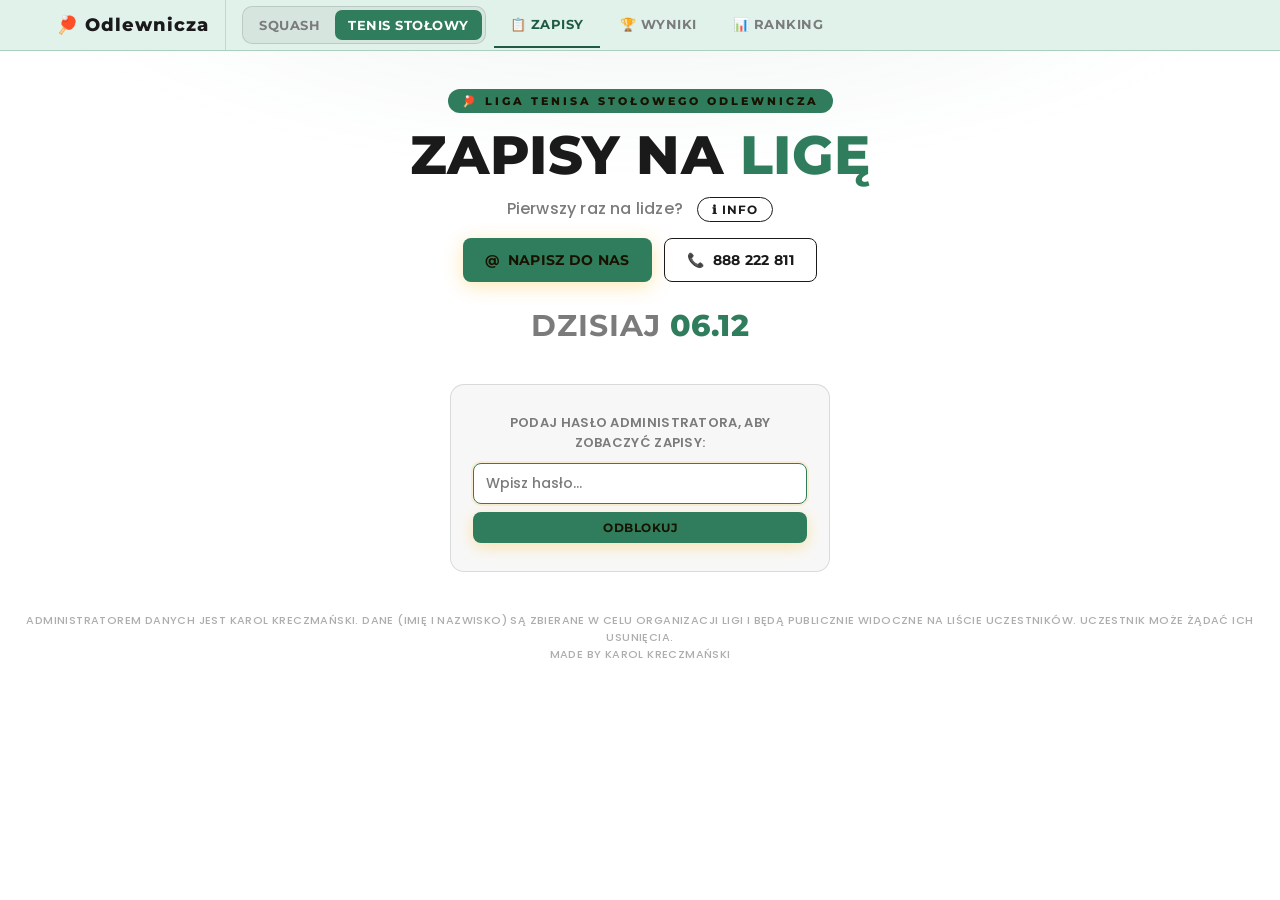
==== index-tenis.html @ c6100fe0 "Add files via upload" ====
<!DOCTYPE html>
<html lang="pl">
<head>
<meta charset="UTF-8" />
<meta name="viewport" content="width=device-width, initial-scale=1.0" />
<title>Liga Tenisa Stołowego — Zapisy</title>
<link rel="preconnect" href="https://fonts.googleapis.com">
<link href="https://fonts.googleapis.com/css2?family=Montserrat:wght@600;700;800;900&family=Poppins:wght@300;400;500;600;700&display=swap" rel="stylesheet" />
<style>
  *, *::before, *::after { box-sizing: border-box; margin: 0; padding: 0; }

  :root {
    --bg:        #ffffff;
    --surface:   rgba(0,0,0,0.03);
    --glass:     rgba(0,0,0,0.04);
    --border:    rgba(0,0,0,0.12);
    --border-hi: rgba(0,0,0,0.24);
    --muted:     #7b7b7b;
    --text:      #242424;
    --accent:    #2f7d5c;
    --accent-dk: #1f5b42;
    --accent2:   #1a1a1a;
    --green:     #1a1a1a;
    --red:       #d64545;
    --c0: #fab400;
    --c1: #1a1a1a;
    --c2: #fab400;
    --c3: #1a1a1a;
  }

  html { scroll-behavior: smooth; }

  body {
    background: var(--bg);
    color: var(--text);
    font-family: 'Poppins', 'Arial', sans-serif;
    min-height: 100vh;
    padding: 0 0 80px;
    position: relative;
  }

  body::before {
    content: '';
    position: fixed;
    inset: 0;
    background:
      radial-gradient(ellipse 90% 45% at 50% -5%, rgba(47,125,92,0.08) 0%, transparent 55%);
    pointer-events: none;
    z-index: 0;
  }

  .rezerwa-separator {
    display: flex;
    align-items: center;
    gap: 10px;
    padding: 8px 16px;
    color: var(--accent);
    font-family: 'Montserrat', sans-serif;
    font-weight: 800;
    font-size: 12px;
    letter-spacing: 2px;
    border-top: 1px dashed rgba(250,180,0,0.35);
    border-bottom: 1px dashed rgba(250,180,0,0.35);
    background: rgba(250,180,0,0.06);
    user-select: none;
  }
  .rezerwa-separator::before,
  .rezerwa-separator::after {
    content: '';
    flex: 1;
    height: 1px;
    background: rgba(250,180,0,0.3);
  }

  /* ── NAV ── */
  .nav {
    background: rgba(224,242,234,0.94);
    border-bottom: 1px solid rgba(47,125,92,0.3);
    position: sticky;
    top: 0;
    z-index: 100;
    backdrop-filter: blur(16px);
    -webkit-backdrop-filter: blur(16px);
  }
  .nav-inner {
    max-width: 1200px;
    margin: 0 auto;
    display: flex;
    align-items: center;
    gap: 4px;
    overflow-x: auto;
    scrollbar-width: none;
    padding: 0 16px;
  }
  .nav-inner::-webkit-scrollbar { display: none; }
  .nav-logo {
    font-family: 'Montserrat', sans-serif;
    font-weight: 800;
    font-size: 18px;
    letter-spacing: 1px;
    color: var(--accent2);
    padding: 14px 16px 14px 0;
    margin-right: 8px;
    border-right: 1px solid var(--border);
    white-space: nowrap;
    flex-shrink: 0;
  }
  .nav-link {
    display: flex;
    align-items: center;
    gap: 6px;
    padding: 14px 16px;
    font-family: 'Montserrat', sans-serif;
    font-size: 13px;
    font-weight: 700;
    letter-spacing: 0.5px;
    color: var(--muted);
    text-decoration: none;
    border-bottom: 2px solid transparent;
    transition: color .15s, border-color .15s;
    white-space: nowrap;
    flex-shrink: 0;
    text-transform: uppercase;
  }
  .nav-link:hover { color: var(--accent2); }
  .nav-link.active {
    color: var(--accent-dk);
    border-bottom-color: var(--accent-dk);
  }

  /* ── PRZEŁĄCZNIK DYSCYPLINY (SQUASH / TENIS STOŁOWY) — w pasku nav ── */
  .disc-switch {
    position: relative;
    display: inline-flex;
    align-self: center;
    flex-shrink: 0;
    order: 1;
    gap: 2px;
    padding: 3px;
    margin: 0 4px;
    border-radius: 10px;
    background: rgba(0,0,0,0.05);
    border: 1px solid var(--border);
  }
  .nav-inner .nav-link { order: 2; }
  .disc-tile {
    position: absolute;
    top: 3px;
    bottom: 3px;
    left: 0;
    width: 0;
    border-radius: 7px;
    background: #fab400;
    transition: transform .22s ease, width .22s ease, background .22s ease;
    z-index: 0;
  }
  .disc-switch[data-active="squash"] .disc-tile { background: #fab400; }
  .disc-switch[data-active="tenis"]  .disc-tile { background: #2f7d5c; }
  .disc-opt {
    position: relative;
    z-index: 1;
    border: none;
    background: transparent;
    cursor: pointer;
    font-family: 'Montserrat', sans-serif;
    font-weight: 700;
    font-size: 13px;
    letter-spacing: 0.5px;
    text-transform: uppercase;
    white-space: nowrap;
    padding: 7px 13px;
    border-radius: 7px;
    color: var(--muted);
    transition: color .2s ease;
  }
  .disc-opt:hover { color: var(--accent2); }
  .disc-switch[data-active="squash"] .disc-opt[data-disc="squash"] { color: #1a1200; }
  .disc-switch[data-active="tenis"]  .disc-opt[data-disc="tenis"]  { color: #ffffff; }

  .nav-break { display: none; }

  /* ── MOBILE: WYNIKI / RANKING pod logo i przełącznikiem dyscypliny ── */
  @media (max-width: 640px) {
    .nav-inner { flex-wrap: wrap; overflow-x: visible; justify-content: center; row-gap: 0; }
    .nav-logo { border-right: none; margin-right: 0; padding-right: 0; }
    .nav-break { display: block; flex-basis: 100%; height: 0; order: 2; }
    .nav-inner .nav-link { order: 3; padding: 12px 9px; font-size: 12px; gap: 4px; }
  }

  /* ── PAGE WRAP ── */
  .page-wrap {
    padding: 36px 16px 0;
    position: relative;
    z-index: 1;
  }

  /* ── HEADER ── */
  .header { text-align: center; margin-bottom: 36px; }

  .pill {
    display: inline-block;
    background: var(--accent);
    color: #1a1200;
    font-family: 'Montserrat', sans-serif;
    font-size: 11px;
    font-weight: 800;
    letter-spacing: 3px;
    padding: 5px 14px;
    border-radius: 100px;
    margin-bottom: 14px;
    text-transform: uppercase;
  }

  h1 {
    font-family: 'Montserrat', sans-serif;
    font-weight: 800;
    font-size: clamp(32px, 6.5vw, 54px);
    line-height: 1.05;
    letter-spacing: 0.5px;
    text-transform: uppercase;
    color: var(--accent2);
  }
  h1 span {
    color: var(--accent);
  }

  .sub {
    font-size: 16px;
    font-weight: 500;
    color: var(--muted);
    margin-top: 12px;
    letter-spacing: 0.2px;
  }

  /* ── CONTACT BUTTONS ── */
  .contact-btns {
    display: flex;
    gap: 12px;
    justify-content: center;
    flex-wrap: wrap;
    margin-top: 16px;
  }
  .contact-btn {
    display: inline-flex;
    align-items: center;
    gap: 10px;
    padding: 12px 22px;
    border-radius: 8px;
    font-family: 'Montserrat', sans-serif;
    font-weight: 700;
    font-size: 14px;
    letter-spacing: 0.3px;
    text-transform: uppercase;
    text-decoration: none;
    transition: transform .15s, box-shadow .15s, opacity .15s;
    cursor: pointer;
    white-space: nowrap;
  }
  .contact-btn:hover { transform: translateY(-2px); }
  .contact-btn:active { transform: translateY(0); }
  .contact-btn-fb {
    background: var(--accent);
    color: #1a1200;
    box-shadow: 0 4px 20px rgba(250,180,0,0.3);
  }
  .contact-btn-fb:hover { box-shadow: 0 6px 30px rgba(250,180,0,0.45); }
  .contact-btn-sms {
    background: transparent;
    color: var(--accent2);
    border: 1.5px solid var(--accent2);
  }
  .contact-btn-sms:hover { background: rgba(0,0,0,0.05); }

  /* ── TODAY LABEL ── */
  .today-label { font-family: 'Montserrat', sans-serif; font-weight: 700; color: var(--muted); font-size: 30px; letter-spacing: 1px; }
  .today-date  { font-family: 'Montserrat', sans-serif; font-weight: 800; color: var(--accent); font-size: 30px; letter-spacing: 0.5px; }

  /* ── TOP BAR ── */
  .top-bar {
    display: flex;
    justify-content: flex-end;
    margin-bottom: 16px;
    gap: 8px;
  }

  /* ── BUTTONS ── */
  .btn {
    border-radius: 8px;
    cursor: pointer;
    font-family: 'Montserrat', sans-serif;
    font-weight: 700;
    font-size: 12px;
    letter-spacing: 0.5px;
    padding: 8px 16px;
    transition: all .15s;
    text-transform: uppercase;
    border: none;
  }
  .btn:hover { transform: translateY(-1px); }
  .btn-dark {
    background: var(--glass);
    color: var(--text);
    border: 1.5px solid var(--border);
    backdrop-filter: blur(8px);
  }
  .btn-dark:hover { border-color: var(--border-hi); background: rgba(0,0,0,0.08); }
  .btn-yellow {
    background: var(--accent);
    color: #1a1200;
    box-shadow: 0 4px 16px rgba(250,180,0,0.3);
  }
  .btn-yellow:hover { box-shadow: 0 6px 24px rgba(250,180,0,0.45); }
  .btn-red {
    background: rgba(214,69,69,0.08);
    color: var(--red);
    border: 1.5px solid rgba(214,69,69,0.35);
  }
  .btn-red:hover { background: rgba(214,69,69,0.15); }
  .btn-addlist {
    background: #fab400;
    color: #1a1200;
    border: none;
    box-shadow: 0 4px 16px rgba(250,180,0,0.3);
  }
  .btn-addlist:hover { box-shadow: 0 6px 24px rgba(250,180,0,0.45); }

  /* ── LOGIN BOX ── */
  .login-box {
    background: var(--surface);
    border: 1.5px solid var(--border);
    border-radius: 14px;
    padding: 18px;
    margin-bottom: 16px;
    backdrop-filter: blur(10px);
    -webkit-backdrop-filter: blur(10px);
  }
  .login-box p {
    font-size: 13px;
    font-weight: 600;
    color: var(--muted);
    margin-bottom: 10px;
    letter-spacing: 0.3px;
    text-transform: uppercase;
  }
  .login-row { display: flex; gap: 8px; }
  .err-msg { font-size: 12px; color: var(--red); margin-top: 8px; font-weight: 600; }

  .gate-box {
    max-width: 380px;
    margin: 40px auto;
    text-align: center;
    padding: 28px 22px;
  }
  .gate-box p { text-align: center; }
  .gate-box .login-row { flex-direction: column; }

  .visually-hidden {
    position: absolute;
    width: 1px; height: 1px;
    padding: 0; margin: -1px;
    overflow: hidden;
    clip: rect(0,0,0,0);
    white-space: nowrap;
    border: 0;
  }

  /* ── ADMIN BAR ── */
  .admin-bar {
    background: rgba(250,180,0,0.08);
    border: 1.5px solid rgba(250,180,0,0.3);
    border-radius: 10px;
    padding: 10px 16px;
    margin-bottom: 16px;
    font-size: 13px;
    font-weight: 700;
    color: #a06400;
    letter-spacing: 0.3px;
    text-transform: uppercase;
  }

  /* ── ADMIN SHORTCUTS ── */
  .admin-shortcuts {
    margin-bottom: 20px;
    animation: fadeIn .25s ease;
  }
  .admin-shortcuts-label {
    font-family: 'Montserrat', sans-serif;
    font-weight: 800;
    font-size: 13px;
    letter-spacing: 3px;
    color: var(--muted);
    margin-bottom: 10px;
    text-transform: uppercase;
  }
  .admin-shortcuts-grid {
    display: flex;
    flex-wrap: wrap;
    gap: 10px;
  }
  .admin-shortcut-tile {
    display: inline-flex;
    align-items: center;
    gap: 10px;
    padding: 12px 20px;
    border-radius: 12px;
    font-family: 'Montserrat', sans-serif;
    font-weight: 700;
    font-size: 14px;
    letter-spacing: 0.3px;
    text-decoration: none;
    cursor: pointer;
    transition: transform .15s, box-shadow .15s, background .15s;
    border: 1.5px solid rgba(250,180,0,0.35);
    background: rgba(250,180,0,0.07);
    color: #a06400;
    box-shadow: 0 2px 12px rgba(250,180,0,0.10);
    position: relative;
    overflow: hidden;
  }
  .admin-shortcut-tile::before {
    content: '';
    position: absolute;
    inset: 0;
    background: linear-gradient(120deg, rgba(250,180,0,0.08) 0%, transparent 60%);
    pointer-events: none;
  }
  .admin-shortcut-tile:hover {
    transform: translateY(-2px);
    box-shadow: 0 6px 24px rgba(250,180,0,0.25);
    background: rgba(250,180,0,0.13);
    border-color: rgba(250,180,0,0.6);
  }
  .admin-shortcut-tile:active { transform: translateY(0); }
  .admin-shortcut-tile .tile-icon {
    font-size: 20px;
    line-height: 1;
  }
  .admin-shortcut-tile .tile-text {
    display: flex;
    flex-direction: column;
    gap: 1px;
  }
  .admin-shortcut-tile .tile-title {
    font-size: 14px;
    font-weight: 700;
    letter-spacing: 0.5px;
    text-transform: uppercase;
    line-height: 1;
  }
  .admin-shortcut-tile .tile-desc {
    font-size: 11px;
    font-weight: 600;
    color: rgba(160,100,0,0.65);
    letter-spacing: 1px;
    text-transform: uppercase;
    line-height: 1;
  }
  .admin-shortcut-tile .tile-arrow {
    margin-left: 4px;
    font-size: 16px;
    opacity: 0.6;
    transition: transform .15s, opacity .15s;
  }
  .admin-shortcut-tile:hover .tile-arrow {
    transform: translateX(3px);
    opacity: 1;
  }

  /* ── GRID — 3 kolumny jak w szablonie ── */
  .grid {
    display: grid;
    grid-template-columns: repeat(3, minmax(0, 1fr));
    gap: 14px;
  }
  @media (max-width: 900px) { .grid { grid-template-columns: repeat(2, 1fr); } }
  @media (max-width: 500px) { .grid { grid-template-columns: 1fr; } }

  .grid.grid-tenis {
    grid-template-columns: minmax(0, 360px);
    justify-content: center;
  }

  /* ── SECTION HEADING ── */
  .section-heading {
    display: flex;
    align-items: center;
    gap: 14px;
    font-family: 'Montserrat', sans-serif;
    font-weight: 800;
    font-size: 18px;
    letter-spacing: 2px;
    text-transform: uppercase;
    color: var(--accent2);
    margin: 30px 0 14px;
  }
  .section-heading::after {
    content: '';
    flex: 1;
    height: 1px;
    background: var(--border);
  }

  /* ── CARD ── */
  .card {
    background: #ffffff;
    border: 1px solid var(--border);
    border-radius: 16px;
    overflow: hidden;
    display: flex;
    flex-direction: column;
    box-shadow: 0 2px 14px rgba(0,0,0,0.05);
    transition: border-color .2s, box-shadow .2s;
    position: relative;
  }
  .card::before {
    content: '';
    position: absolute;
    top: 0; left: 0; right: 0;
    height: 3px;
    background: var(--accent);
  }
  .card:hover {
    border-color: rgba(0,0,0,0.2);
    box-shadow: 0 10px 34px rgba(0,0,0,0.12);
  }

  /* ── CARD HEAD ── */
  .card-head {
    padding: 14px 16px 12px;
    border-bottom: 1px solid var(--border);
    background: linear-gradient(135deg, color-mix(in srgb, var(--accent) 8%, transparent), transparent 60%);
    display: flex;
    justify-content: space-between;
    align-items: flex-start;
  }
  .card-head-text { flex: 1; }

  .day-label {
    font-family: 'Montserrat', sans-serif;
    font-weight: 800;
    font-size: 30px;
    color: var(--accent);
    letter-spacing: 0.3px;
    line-height: 1.1;
  }

  .day-sub {
    font-family: 'Poppins', sans-serif;
    font-size: 18px;
    font-weight: 700;
    color: var(--muted);
    margin-top: 4px;
    letter-spacing: 0.6px;
    text-transform: uppercase;
  }
  .day-sub-groups {
    color: var(--accent);
    font-weight: 800;
  }

  .level-badge {
    display: inline-block;
    margin-top: 8px;
    font-family: 'Poppins', sans-serif;
    font-size: 11px;
    font-weight: 700;
    letter-spacing: 1.5px;
    text-transform: uppercase;
    padding: 3px 11px;
    border-radius: 100px;
  }

  .date-label {
    font-family: 'Poppins', sans-serif;
    font-size: 19px;
    font-weight: 700;
    color: var(--muted);
    margin-top: 6px;
    letter-spacing: 0.3px;
  }

  .lock-btn {
    background: transparent;
    border: none;
    cursor: pointer;
    font-size: 16px;
    padding: 4px 6px;
    transition: opacity .15s, transform .15s;
    color: var(--accent);
    border-radius: 6px;
  }
  .lock-btn:hover { opacity: .75; transform: scale(1.15); }

  .panel-btn {
    display: inline-flex;
    align-items: center;
    gap: 5px;
    margin-top: 10px;
    font-family: 'Poppins', sans-serif;
    font-size: 12px;
    font-weight: 700;
    letter-spacing: 1px;
    text-transform: uppercase;
    padding: 6px 14px;
    border-radius: 100px;
    border: 1px solid var(--accent);
    background: var(--accent);
    color: #fff;
    cursor: pointer;
    text-decoration: none;
    transition: opacity .15s, transform .15s;
  }
  .panel-btn:hover  { opacity: .85; transform: translateY(-1px); }
  .panel-btn:active { transform: translateY(0); }

  /* ── PLAYER LIST ── */
  .player-list { flex: 1; min-height: 60px; }
  .player-row {
    display: flex;
    align-items: center;
    gap: 8px;
    padding: 10px 16px;
    border-bottom: 1px solid rgba(0,0,0,0.06);
    animation: fadeIn .2s ease;
    transition: background .15s;
  }
  .player-row:last-child { border-bottom: none; }
  .player-row:hover { background: rgba(0,0,0,0.02); }

  @keyframes fadeIn {
    from { opacity: 0; transform: translateY(-4px); }
    to   { opacity: 1; transform: none; }
  }

  .num {
    font-family: 'Montserrat', sans-serif;
    font-weight: 700;
    font-size: 13px;
    color: var(--accent);
    min-width: 18px;
    text-align: right;
    opacity: 0.7;
  }
  .pname {
    flex: 1;
    font-size: 15px;
    font-weight: 500;
    color: var(--text);
    letter-spacing: 0.2px;
  }

  .empty       { text-align: center; padding: 20px 8px; color: var(--muted); font-size: 13px; font-weight: 600; }
  .loading-txt { text-align: center; padding: 20px 8px; color: var(--muted); font-size: 12px; }
  .closed-txt  { text-align: center; padding: 20px 8px; color: var(--red); font-size: 13px; font-weight: 700; text-transform: uppercase; letter-spacing: 0.5px; }

  /* ── ICON BUTTONS ── */
  .icon-btn {
    background: transparent;
    border-radius: 6px;
    cursor: pointer;
    width: 24px;
    height: 24px;
    font-size: 12px;
    display: flex;
    align-items: center;
    justify-content: center;
    transition: all .15s;
    padding: 0;
    font-family: inherit;
    font-weight: 700;
  }
  .icon-btn:hover { opacity: .75; transform: scale(1.1); }
  .icon-edit { color: var(--accent);  border: 1px solid rgba(250,180,0,0.4); }
  .icon-del  { color: var(--red); border: 1px solid rgba(214,69,69,0.4); }
  .icon-ok   { color: var(--accent2);  border: 1px solid rgba(0,0,0,0.3); }

  /* ── INPUT ROW ── */
  .input-row {
    padding: 12px 14px;
    border-top: 1px solid var(--border);
    display: flex;
    gap: 8px;
    background: rgba(0,0,0,0.02);
  }
  .input-row.closed { opacity: 0.4; pointer-events: none; }

  .field {
    flex: 1;
    background: #ffffff;
    border: 1.5px solid var(--border);
    border-radius: 8px;
    color: var(--text);
    padding: 9px 12px;
    font-size: 14px;
    font-family: 'Poppins', sans-serif;
    font-weight: 500;
    outline: none;
    transition: border-color .15s, box-shadow .15s;
  }
  .field::placeholder { color: var(--muted); }
  .field:focus {
    border-color: var(--accent);
    box-shadow: 0 0 0 2px rgba(250,180,0,0.15);
  }
  .field.err { border-color: var(--red); box-shadow: 0 0 0 2px rgba(214,69,69,0.15); }

  .suggest-box {
    display: none;
    position: fixed;
    background: #ffffff;
    border: 1.5px solid var(--border);
    border-radius: 8px;
    box-shadow: 0 8px 24px rgba(0,0,0,0.15);
    max-height: 220px;
    overflow-y: auto;
    z-index: 50;
  }
  .suggest-item {
    padding: 9px 12px;
    font-size: 14px;
    font-weight: 500;
    color: var(--text);
    cursor: pointer;
    border-bottom: 1px solid rgba(0,0,0,0.05);
  }
  .suggest-item:last-child { border-bottom: none; }
  .suggest-item:hover { background: rgba(250,180,0,0.12); }

  .add-btn {
    background: var(--accent);
    color: #ffffff;
    border: none;
    border-radius: 8px;
    padding: 8px 14px;
    font-family: 'Montserrat', sans-serif;
    font-size: 20px;
    font-weight: 700;
    cursor: pointer;
    transition: all .15s;
    line-height: 1;
    box-shadow: 0 2px 12px color-mix(in srgb, var(--accent) 35%, transparent);
    min-width: 40px;
    display: flex;
    align-items: center;
    justify-content: center;
  }
  .add-btn:hover    { box-shadow: 0 4px 20px color-mix(in srgb, var(--accent) 50%, transparent); transform: translateY(-1px); }
  .add-btn:disabled { opacity: .35; cursor: default; transform: none; box-shadow: none; }

  /* ── FOOTER ── */
  footer {
    text-align: center;
    font-size: 11px;
    font-weight: 500;
    color: rgba(0,0,0,0.32);
    margin-top: 40px;
    letter-spacing: 0.4px;
    text-transform: uppercase;
  }

  /* ── SPINNER ── */
  .spinner {
    display: inline-block;
    width: 14px; height: 14px;
    border: 2px solid rgba(26,18,0,0.3);
    border-top-color: #1a1200;
    border-radius: 50%;
    animation: spin .6s linear infinite;
  }
  .add-btn .spinner {
    border-color: rgba(255,255,255,0.35);
    border-top-color: #ffffff;
  }
  @keyframes spin { to { transform: rotate(360deg); } }

  .info-btn {
    display: inline-flex;
    align-items: center;
    padding: 4px 14px;
    border-radius: 100px;
    font-family: 'Montserrat', sans-serif;
    font-weight: 700;
    font-size: 12px;
    letter-spacing: 1px;
    text-transform: uppercase;
    background: transparent;
    color: var(--accent2);
    border: 1.5px solid var(--accent2);
    cursor: pointer;
    transition: background .15s, box-shadow .15s;
    vertical-align: middle;
    margin-left: 10px;
  }
  .info-btn:hover {
    background: rgba(0,0,0,0.05);
  }

  /* ── MODAL ── */
  .modal-overlay {
    position: fixed; inset: 0; z-index: 999;
    background: rgba(0,0,0,0.7);
    backdrop-filter: blur(6px);
    display: flex; align-items: center; justify-content: center;
    padding: 16px;
    animation: fadeIn .2s ease;
  }
  .modal {
    background: #ffffff;
    border: 1px solid var(--border);
    border-radius: 18px;
    max-width: 520px; width: 100%;
    max-height: 90vh; overflow-y: auto;
    padding: 28px 24px 24px;
    position: relative;
    box-shadow: 0 20px 60px rgba(0,0,0,0.25);
  }
  .modal-close {
    position: absolute; top: 14px; right: 16px;
    background: transparent; border: none;
    color: var(--muted); font-size: 20px;
    cursor: pointer; line-height: 1;
    transition: color .15s;
  }
  .modal-close:hover { color: var(--text); }
  .modal h2 {
    font-family: 'Montserrat', sans-serif;
    font-weight: 800;
    font-size: 22px; letter-spacing: 0.5px;
    text-transform: uppercase;
    color: var(--accent2); margin-bottom: 16px;
  }
  .modal-section { margin-bottom: 16px; }
  .modal-section h3 {
    font-family: 'Montserrat', sans-serif;
    font-size: 12px; font-weight: 800;
    letter-spacing: 2px; text-transform: uppercase;
    color: var(--accent); margin-bottom: 6px;
  }
  .modal-section p, .modal-section li {
    font-size: 15px; font-weight: 400;
    color: var(--text); line-height: 1.6;
  }
  .modal-section ul { list-style: none; padding: 0; }
  .modal-section ul li::before { content: "— "; color: var(--accent); }
  .modal-section a { color: var(--accent2); text-decoration: none; word-break: break-all; font-weight: 600; }
  .modal-section a:hover { text-decoration: underline; }
  .modal-note {
    font-size: 12px; color: var(--muted);
    border-top: 1px solid var(--border);
    padding-top: 12px; margin-top: 4px;
    font-style: italic;
  }

  .input-error {
    font-family: 'Poppins', sans-serif;
    font-size: 13px;
    font-weight: 500;
    color: var(--red);
    padding: 8px 14px 10px;
    border-top: 1px solid rgba(214,69,69,0.15);
    background: rgba(214,69,69,0.05);
    line-height: 1.4;
    animation: fadeIn .2s ease;
  }
  .input-error a {
    color: var(--accent2);
    text-decoration: underline;
    cursor: pointer;
    font-weight: 600;
  }
</style>
</head>
<body>

<!-- ═══ NAV ════════════════════════════════════════════════════ -->
<nav class="nav">
  <div class="nav-inner">
    <div class="nav-logo" id="navLogo" style="cursor:default;touch-action:manipulation;">🏓 Odlewnicza</div>
    <span class="nav-break"></span>
    <a class="nav-link active" data-sec="index"   href="index-tenis.html">📋 Zapisy</a>
    <a class="nav-link"        data-sec="wyniki"  href="wyniki-tenis.html">🏆 Wyniki</a>
    <a class="nav-link"        data-sec="ranking" href="ranking-tenis.html">📊 Ranking</a>
    <div class="disc-switch">
      <span class="disc-tile"></span>
      <button type="button" class="disc-opt" data-disc="squash">SQUASH</button>
      <button type="button" class="disc-opt" data-disc="tenis">TENIS STOŁOWY</button>
    </div>
  </div>
</nav>

<!-- ═══ PRZEŁĄCZNIK DYSCYPLINY ══════════════════════════════════ -->
<script>
  window.__PAGE_DISC = "tenis";
  window.__PAGE_SEC  = "index";
</script>
<script>
(function () {
  var KEY = "odlewnicza_disc";
  var PAGE_DISC = window.__PAGE_DISC;   // "squash" | "tenis"
  var PAGE_SEC  = window.__PAGE_SEC;    // "index" | "wyniki" | "ranking"
  var MAP = {
    squash: { index: "index.html",       wyniki: "wyniki.html",       ranking: "ranking.html" },
    tenis:  { index: "index-tenis.html", wyniki: "wyniki-tenis.html", ranking: "ranking-tenis.html" }
  };

  // Zapamiętany wybór dyscypliny — jeśli inny niż ta strona, przejdź na właściwy wariant.
  var stored = null;
  try { stored = localStorage.getItem(KEY); } catch (e) {}
  if ((stored === "squash" || stored === "tenis") && stored !== PAGE_DISC) {
    location.replace(MAP[stored][PAGE_SEC]);
    return;
  }
  try { localStorage.setItem(KEY, PAGE_DISC); } catch (e) {}

  document.addEventListener("DOMContentLoaded", function () {
    // Linki nav -> właściwa dyscyplina
    document.querySelectorAll(".nav-link[data-sec]").forEach(function (a) {
      a.setAttribute("href", MAP[PAGE_DISC][a.dataset.sec]);
    });

    var sw = document.querySelector(".disc-switch");
    if (!sw) return;
    sw.dataset.active = PAGE_DISC;

    var tile = sw.querySelector(".disc-tile");
    function place() {
      var act = sw.querySelector('.disc-opt[data-disc="' + sw.dataset.active + '"]');
      if (!act) return;
      tile.style.width = act.offsetWidth + "px";
      tile.style.transform = "translateX(" + act.offsetLeft + "px)";
    }
    place();
    window.addEventListener("resize", place);
    if (document.fonts && document.fonts.ready) document.fonts.ready.then(place);

    sw.querySelectorAll(".disc-opt").forEach(function (btn) {
      btn.addEventListener("click", function () {
        var d = btn.dataset.disc;
        if (d === PAGE_DISC) return;
        try { localStorage.setItem(KEY, d); } catch (e) {}
        location.href = MAP[d][PAGE_SEC];
      });
    });
  });
})();
</script>

<!-- ═══ KONFIGURACJA ════════════════════════════════════════════ -->
<script>
  const APPS_SCRIPT_URL = "https://script.google.com/macros/s/AKfycbzkHLvjtq2LegCNM4yETGkzf7rzB6c80Pci5KnYWLFcTFF7qZRJF0tUIDew01oEgnNY/exec";
  const CUTOFF_HOUR = 23;

 const today = new Date();
  const todayDateStr = today.toLocaleDateString("pl-PL", {
    day: "2-digit",
    month: "2-digit",
    timeZone: "Europe/Warsaw"
  });
</script>

<div class="page-wrap">
  <div class="header">
    <div class="pill">🏓 Liga Tenisa Stołowego Odlewnicza</div>
    <h1>ZAPISY NA <span>LIGĘ</span></h1>
    <p class="sub">Pierwszy raz na lidze? <button class="info-btn" onclick="openModal()">ℹ INFO</button>
      <div class="contact-btns">
        <a href="mailto:kontakt@odlewnicza7.pl" class="contact-btn contact-btn-fb">
          @ &nbsp;Napisz do nas
        </a>
        <a href="tel:888222811" class="contact-btn contact-btn-sms">
          📞 &nbsp;888 222 811
        </a>
      </div>
      <br>
      <span class="today-label" id="todayLabel"></span><span class="today-date" id="todayDate"></span>
    </p>
  </div>

  <div id="gate"></div>
  <div class="top-bar gated" id="topBar"></div>
  <div id="loginBox" class="gated"></div>
  <div id="adminBar" class="gated"></div>
  <div class="section-heading gated">Tenis stołowy</div>
  <div class="grid grid-tenis gated" id="gridTenis"></div>

  <footer>Administratorem danych jest Karol Kreczmański. Dane (imię i nazwisko) są zbierane w celu organizacji ligi i będą publicznie widoczne na liście uczestników. Uczestnik może żądać ich usunięcia. <br> Made by Karol Kreczmański</footer>
</div>

<script>
// ══════════════════════════════════════════════════════════════
//  SEKCJE — każda to jedna karta w gridzie
// ══════════════════════════════════════════════════════════════
const SECTIONS = [
  {
    key:    "sr_tenis",
    label:  "Środa · 18:30 i 20:00",
    sub:    "",
    level:  "Zapisy otwarte",
    color:  "#2f7d5c",
    group:  "tenis",
    dow:    3,
    panelUrl: "https://script.google.com/macros/s/AKfycbwCGx8QaRz0gAs0ps4gj-d_6vwyxMplll_P4r0yzgf8TWPf-NxeErOnMGg8aIX3qRf67A/exec?liga=pingpong",
  },
];

const REZERWA_MARKER = "REZERWA";

function getNextDow(dow) {
  const now   = new Date();
  const today = now.getDay();
  const hour  = parseInt(new Date().toLocaleString("pl-PL", {
    hour: "2-digit", hour12: false, timeZone: "Europe/Warsaw"
  }));
  let diff = (dow - today + 7) % 7;
  if (diff === 0 && hour >= CUTOFF_HOUR) diff = 7;
  const d = new Date(now);
  d.setDate(d.getDate() + diff);
  d.setHours(0, 0, 0, 0);
  return d;
}

function dateKey(d) {
  return `${d.getFullYear()}-${String(d.getMonth()+1).padStart(2,'0')}-${String(d.getDate()).padStart(2,'0')}`;
}

function formatPL(d) {
  return d.toLocaleDateString("pl-PL", { day:"2-digit", month:"2-digit", year:"numeric" });
}

for (const sec of SECTIONS) { sec.date = getNextDow(sec.dow); }

function sectionOf(key) { return SECTIONS.find(s => s.key === key); }

let state = {
  lists:         {},
  loading:       {},
  inputs:        {},
  saving:        {},
  editing:       null,
  editVal:       "",
  errors:        {},
  locked:        {},
  adminMode:     false,
  showLogin:     false,
  passInput:     "",
  passErr:       false,
  adminPassword: "",
  viewUnlocked:  false,
  gateInput:     "",
  gateErr:       false,
  addListConfirm: null,
  addListSaving:  false,
  allowedPlayers: [],
};

// ── API (JSONP) ─────────────────────────────────────────────────
function api(params) {
  return new Promise((resolve, reject) => {
    const cbName = "jsonp_" + Math.random().toString(36).slice(2);
    let script;
    const timeout = setTimeout(() => {
      delete window[cbName]; if (script) script.remove();
      reject(new Error("timeout"));
    }, 10000);
    window[cbName] = (data) => {
      clearTimeout(timeout); delete window[cbName]; if (script) script.remove();
      resolve(data);
    };
    script = document.createElement("script");
    const p = { ...params, callback: cbName };
    script.src = APPS_SCRIPT_URL + "?" + new URLSearchParams(p).toString();
    script.onerror = () => { clearTimeout(timeout); delete window[cbName]; reject(new Error("script error")); };
    document.head.appendChild(script);
  });
}

// ── Akcje ──────────────────────────────────────────────────────
async function loadSection(sec) {
  state.loading[sec.key] = true; render();
  try {
    const res = await api({ action:"list", dayKey:sec.key, dateStr:dateKey(sec.date) });
    if (res.ok) { state.lists[sec.key] = res.players; state.locked[sec.key] = res.locked; }
  } catch(e) {}
  state.loading[sec.key] = false; render();
}

async function addPlayer(key) {
  if (state.locked[key]) return;
  const name = (state.inputs[key] || "").trim();
  if (!name) return;
  state.saving[key] = true; state.errors[key] = null; render();
  const res = await api({ action:"add", dayKey:key, dateStr:dateKey(sectionOf(key).date), name });
  if (res.ok) { state.lists[key] = res.players; state.inputs[key] = ""; state.errors[key] = null; }
  else { state.errors[key] = res.error; }
  state.saving[key] = false; render();
}

async function removePlayer(key, idx) {
  const res = await api({ action:"remove", dayKey:key, dateStr:dateKey(sectionOf(key).date), idx, password:state.adminPassword });
  if (res.ok) { state.lists[key] = res.players; render(); }
}

async function saveEdit(key) {
  if (!state.editing) return;
  const res = await api({ action:"edit", dayKey:key, dateStr:dateKey(sectionOf(key).date), idx:state.editing.idx, newName:state.editVal, password:state.adminPassword });
  if (res.ok) { state.lists[key] = res.players; state.editing = null; render(); }
}

async function toggleLocked(key) {
  const action = state.locked[key] ? "unlock" : "lock";
  const res    = await api({ action, dayKey:key, dateStr:dateKey(sectionOf(key).date), password:state.adminPassword });
  if (res.ok) { state.locked[key] = res.locked; render(); }
}

// ── Render ─────────────────────────────────────────────────────
function render() {
  renderTodayDate();
  renderGate();
  if (!state.viewUnlocked) return;
  renderTopBar(); renderLoginBox(); renderAdminBar(); renderGrid(); renderAddListModal();
}

function renderGate() {
  const gate = document.getElementById("gate");

  if (state.viewUnlocked) {
    gate.innerHTML = "";
    document.querySelectorAll(".gated").forEach(el => { el.style.display = ""; });
    return;
  }

  document.querySelectorAll(".gated").forEach(el => { el.style.display = "none"; });

  gate.innerHTML = `
    <form class="login-box gate-box" id="gateForm" autocomplete="on">
      <p>Podaj hasło administratora, aby zobaczyć zapisy:</p>
      <div class="login-row">
        <input class="visually-hidden" type="text" name="username" autocomplete="username" value="widz" readonly tabindex="-1" aria-hidden="true" />
        <input class="field${state.gateErr?" err":""}" id="gateInp" name="password" type="password" autocomplete="current-password" placeholder="Wpisz hasło…" value="${esc(state.gateInput)}" />
        <button class="btn btn-yellow" id="gateOk" type="submit">Odblokuj</button>
      </div>
      ${state.gateErr ? '<p class="err-msg">Błędne hasło</p>' : ""}
    </form>`;
  const form = gate.querySelector("#gateForm");
  const inp = gate.querySelector("#gateInp");
  inp.addEventListener("input", e => { state.gateInput = e.target.value; state.gateErr = false; });
  form.addEventListener("submit", e => { e.preventDefault(); tryUnlock(); });
  inp.focus();
}

const GATE_STORAGE_KEY = "wpc_view_password";

async function tryUnlock() {
  const res = await api({ action: "checkPassword", password: state.gateInput });
  if (res.ok) {
    state.viewUnlocked = true;
    try { localStorage.setItem(GATE_STORAGE_KEY, state.gateInput); } catch(e) {}
    state.gateInput = ""; state.gateErr = false;
    render();
    Promise.all(SECTIONS.map(loadSection));
    loadAllowedPlayers();
  } else {
    state.gateErr = true;
    try { localStorage.removeItem(GATE_STORAGE_KEY); } catch(e) {}
    render();
  }
}

async function loadAllowedPlayers() {
  try {
    const res = await api({ action: "getAllowedPlayers" });
    if (res.ok) state.allowedPlayers = res.players || [];
  } catch (e) {}
}

function renderTodayDate() {
  const label = document.getElementById("todayLabel");
  const date  = document.getElementById("todayDate");
  if (label) label.textContent = "DZISIAJ ";
  if (date)  date.textContent  = todayDateStr;
}

function renderTopBar() {
  const el = document.getElementById("topBar");
  el.innerHTML = "";
  if (state.adminMode) {
    el.appendChild(mkBtn("Wyłącz admina","btn btn-red", () => { state.adminMode=false; render(); }));
  } else {
    el.appendChild(mkBtn("🔐 Admin","btn btn-dark", () => { state.showLogin=!state.showLogin; render(); }));
  }
}

function renderLoginBox() {
  const el = document.getElementById("loginBox");
  if (!state.showLogin || state.adminMode) { el.innerHTML=""; return; }
  el.innerHTML = `
    <div class="login-box">
      <p>Hasło administratora:</p>
      <div class="login-row">
        <input class="field${state.passErr?" err":""}" id="passInp" type="password" placeholder="Wpisz hasło…" value="${esc(state.passInput)}" />
        <button class="btn btn-yellow" id="passOk">OK</button>
        <button class="btn btn-dark"   id="passX">✕</button>
      </div>
      ${state.passErr ? '<p class="err-msg">Błędne hasło</p>' : ""}
    </div>`;
  const inp = el.querySelector("#passInp");
  inp.addEventListener("input",   e => { state.passInput=e.target.value; state.passErr=false; });
  inp.addEventListener("keydown", e => { if(e.key==="Enter") tryLogin(); });
  el.querySelector("#passOk").addEventListener("click", tryLogin);
  el.querySelector("#passX").addEventListener("click",  () => { state.showLogin=false; state.passInput=""; state.passErr=false; render(); });
  inp.focus();
}

function renderAdminBar() {
  const el = document.getElementById("adminBar");
  el.innerHTML = state.adminMode
    ? '<div class="admin-bar">✓ Tryb administratora — możesz edytować, usuwać wpisy i zamykać zapisy</div>'
    : "";
}

function renderGrid() {
  const gridSquash = document.getElementById("gridSquash");
  const gridTenis  = document.getElementById("gridTenis");
  if (gridSquash) gridSquash.innerHTML = "";
  if (gridTenis)  gridTenis.innerHTML = "";
  for (const sec of SECTIONS) {
    const target = (sec.group === "tenis" ? gridTenis : gridSquash) || gridTenis || gridSquash;
    if (target) target.appendChild(mkCard(sec));
  }
}

// ── Modal: dodaj do listy graczy ──────────────────────────────
function renderAddListModal() {
  const existing = document.getElementById("addListModal");
  if (existing) existing.remove();
  if (!state.addListConfirm) return;

  const overlay = document.createElement("div");
  overlay.id = "addListModal";
  overlay.className = "modal-overlay";
  overlay.addEventListener("click", e => { if (e.target === overlay) { state.addListConfirm = null; render(); } });

  const saving = state.addListSaving;
  overlay.innerHTML = `
    <div class="modal" style="max-width:400px;text-align:center;">
      <h2>Potwierdź dane</h2>
      <p style="margin-bottom:14px;">Podaj dane, aby dodać się do listy graczy:</p>
      <div style="text-align:left;margin-bottom:12px;">
        <label style="display:block;font-size:12px;font-weight:700;color:var(--muted);margin-bottom:4px;text-transform:uppercase;letter-spacing:0.5px;">Nazwisko i Imię</label>
        <input class="field" id="addListName" type="text" value="${esc(state.addListConfirm.name)}" ${saving?"disabled":""} />
      </div>
      <div style="text-align:left;margin-bottom:8px;">
        <label style="display:block;font-size:12px;font-weight:700;color:var(--muted);margin-bottom:4px;text-transform:uppercase;letter-spacing:0.5px;">Numer telefonu</label>
        <input class="field" id="addListPhone" type="tel" placeholder="np. 888 222 811" value="${esc(state.addListConfirm.phone || "")}" ${saving?"disabled":""} />
      </div>
      <p class="err-msg" id="addListErr" style="display:none;text-align:left;margin-bottom:8px;"></p>
      <p style="font-size:13px;color:var(--muted);margin:10px 0 18px;">Sprawdź, czy dane są poprawne (Nazwisko Imię), zanim potwierdzisz.</p>
      <div style="display:flex;gap:10px;justify-content:center;">
        <button class="btn btn-dark" id="addListCancel" ${saving?"disabled":""}>Anuluj</button>
        <button class="btn btn-yellow" id="addListOk" ${saving?"disabled":""}>${saving ? '<span class="spinner"></span>' : "Tak, dodaj mnie"}</button>
      </div>
    </div>`;
  document.body.appendChild(overlay);

  const nameInp  = overlay.querySelector("#addListName");
  const phoneInp = overlay.querySelector("#addListPhone");
  nameInp.addEventListener("input",  e => { state.addListConfirm.name  = e.target.value; });
  phoneInp.addEventListener("input", e => { state.addListConfirm.phone = e.target.value; });

  overlay.querySelector("#addListCancel").addEventListener("click", () => { state.addListConfirm = null; render(); });
  overlay.querySelector("#addListOk").addEventListener("click", confirmAddToList);
  if (!saving) nameInp.focus();
}

async function confirmAddToList() {
  if (!state.addListConfirm || state.addListSaving) return;
  const { key } = state.addListConfirm;
  const name  = (state.addListConfirm.name  || "").trim();
  const phone = (state.addListConfirm.phone || "").trim();
  const phoneDigits = phone.replace(/\D/g, "");

  const errEl = document.getElementById("addListErr");
  let errMsg = "";
  if (!name) errMsg = "Podaj nazwisko i imię";
  else if (phoneDigits.length < 9) errMsg = "Podaj poprawny numer telefonu (min. 9 cyfr)";
  if (errMsg) {
    if (errEl) { errEl.textContent = errMsg; errEl.style.display = "block"; }
    return;
  }

  state.addListConfirm.name  = name;
  state.addListConfirm.phone = phone;
  state.addListSaving = true; render();
  try {
    const res = await api({ action: "addToAllowedList", name, phone });
    if (res.ok) {
      state.addListConfirm = null;
      state.addListSaving  = false;
      state.inputs[key] = name;
      await addPlayer(key);
      return;
    } else {
      state.errors[key] = res.error || "Nie udało się dodać do listy";
    }
  } catch (e) {
    state.errors[key] = "Błąd połączenia, spróbuj ponownie";
  }
  state.addListConfirm = null;
  state.addListSaving  = false;
  render();
}

// ── mkCard ──────────────────────────────────────────────────────
function mkCard(sec) {
  const players  = state.lists[sec.key] || [];
  const loading  = state.loading[sec.key];
  const saving   = state.saving[sec.key];
  const isClosed = state.locked[sec.key];

  const card = document.createElement("div");
  card.className = "card";
  card.style.setProperty("--accent", sec.color);

  const headDiv = document.createElement("div");
  headDiv.className = "card-head";

  const textDiv = document.createElement("div");
  textDiv.className = "card-head-text";

  const dayEl = document.createElement("div");
  dayEl.className = "day-label";
  dayEl.textContent = sec.label;

  const badge = document.createElement("span");
  badge.className = "level-badge";
  badge.textContent = sec.level;
  badge.style.cssText = `background:${sec.color}22;color:#1a1200;border:1px solid ${sec.color}80;`;

  const dateEl = document.createElement("div");
  dateEl.className = "date-label";
  dateEl.textContent = formatPL(sec.date);

  textDiv.appendChild(dayEl);
  if (sec.sub) {
    const subEl = document.createElement("div");
    subEl.className = "day-sub";
    subEl.innerHTML = `Grupy <span class="day-sub-groups">${esc(sec.sub)}</span>`;
    textDiv.appendChild(subEl);
  }
  textDiv.appendChild(badge);
  textDiv.appendChild(dateEl);

  if (sec.panelUrl) {
    const panelBtn = document.createElement("a");
    panelBtn.className = "panel-btn";
    panelBtn.href = sec.panelUrl;
    panelBtn.target = "_blank";
    panelBtn.rel = "noopener";
    panelBtn.textContent = "🖥 PANEL";
    textDiv.appendChild(panelBtn);
  }

  headDiv.appendChild(textDiv);

  if (state.adminMode) {
    const lockBtn = document.createElement("button");
    lockBtn.className   = "lock-btn";
    lockBtn.textContent = isClosed ? "🔒" : "🔓";
    lockBtn.addEventListener("click", () => toggleLocked(sec.key));
    headDiv.appendChild(lockBtn);
  }
  card.appendChild(headDiv);

  const list = document.createElement("div");
  list.className = "player-list";

  if (isClosed) {
    list.innerHTML = `<div class="closed-txt">🔒 Zapisy zamknięte</div>`;
  } else if (loading) {
    list.innerHTML = `<div class="loading-txt"><span class="spinner"></span></div>`;
  } else if (players.length === 0) {
    list.innerHTML = `<div class="empty">Brak zapisanych graczy</div>`;
  } else {
    players.forEach((name, i) => {
      if (name === REZERWA_MARKER) {
        const sep = document.createElement("div");
        sep.className = "rezerwa-separator";
        sep.textContent = "▼  REZERWA  ▼";
        if (state.adminMode) {
          const btnDel = mkIconBtn("✕","icon-btn icon-del", () => removePlayer(sec.key, i));
          btnDel.style.marginLeft = "4px";
          sep.appendChild(btnDel);
        }
        list.appendChild(sep);
        return;
      }

      const isRezerwa = players.slice(0, i).includes(REZERWA_MARKER);
      const isEdit    = state.editing && state.editing.key === sec.key && state.editing.idx === i;
      const row       = document.createElement("div");
      row.className   = "player-row";

      const numBefore = players.slice(0, i).filter(p => p !== REZERWA_MARKER).length;
      row.innerHTML = isRezerwa
        ? `<span class="num" style="color:var(--c2);opacity:0.5">—</span>`
        : `<span class="num">${numBefore + 1}</span>`;

      if (state.adminMode && isEdit) {
        const inp = document.createElement("input");
        inp.className = "field"; inp.value = state.editVal; inp.style.flex = "1";
        inp.addEventListener("input",   e => state.editVal = e.target.value);
        inp.addEventListener("keydown", e => {
          if (e.key==="Enter")  saveEdit(sec.key);
          if (e.key==="Escape") { state.editing=null; render(); }
        });
        row.appendChild(inp);
        setTimeout(() => inp.focus(), 0);
        row.appendChild(mkIconBtn("✓","icon-btn icon-ok", () => saveEdit(sec.key)));
      } else {
        const span = document.createElement("span");
        span.className   = "pname";
        span.textContent = name;
        if (isRezerwa) span.style.opacity = "0.55";
        row.appendChild(span);
        if (state.adminMode) {
          const wrap = document.createElement("div");
          wrap.style.display = "flex"; wrap.style.gap = "4px";
          wrap.appendChild(mkIconBtn("✎","icon-btn icon-edit", () => {
            state.editing = { key: sec.key, idx: i };
            state.editVal = name; render();
          }));
          wrap.appendChild(mkIconBtn("✕","icon-btn icon-del", () => removePlayer(sec.key, i)));
          row.appendChild(wrap);
        }
      }
      list.appendChild(row);
    });
  }
  card.appendChild(list);

  const inputRow = document.createElement("div");
  inputRow.className = "input-row" + (isClosed ? " closed" : "");

  const inp = document.createElement("input");
  inp.className   = "field"; inp.type = "text";
  inp.placeholder = isClosed ? "Zapisy zamknięte" : "Nazwisko i Imię lub nr tel.";
  inp.value       = state.inputs[sec.key] || "";
  inp.disabled    = isClosed;
  inp.autocomplete = "off";

  let lastPhoneLookup = "";
  inp.addEventListener("input", async e => {
    const val = e.target.value;
    state.inputs[sec.key] = val;
    const trimmed = val.trim();
    const digits = val.replace(/\D/g, "");
    const isNumericish = trimmed !== "" && /^[+\d\s()-]+$/.test(trimmed);

    if (isNumericish) {
      hideSuggestions();
      if (digits.length >= 9 && digits !== lastPhoneLookup) {
        lastPhoneLookup = digits;
        const core = digits.slice(-9);
        try {
          const res = await api({ action: "lookupPhone", phone: core });
          if (res.ok && (state.inputs[sec.key] || "").replace(/\D/g, "") === digits) {
            inp.value = res.name;
            state.inputs[sec.key] = res.name;
          }
        } catch (err) {}
      }
    } else {
      showSuggestions(inp, sec.key, trimmed, isClosed);
    }
  });
  inp.addEventListener("focus", () => { if (state.inputs[sec.key]) showSuggestions(inp, sec.key, state.inputs[sec.key], isClosed); });
  inp.addEventListener("blur",  () => { setTimeout(hideSuggestions, 150); });
  inp.addEventListener("keydown", e => {
    if (e.key === "Enter" && !isClosed) addPlayer(sec.key);
    if (e.key === "Escape") hideSuggestions();
  });

  const addB = document.createElement("button");
  addB.className = "add-btn"; addB.style.background = sec.color;
  addB.disabled  = !!saving || isClosed;
  addB.innerHTML = saving ? '<span class="spinner"></span>' : "+";
  addB.addEventListener("click", () => addPlayer(sec.key));
  inputRow.appendChild(inp); inputRow.appendChild(addB);
  card.appendChild(inputRow);

  const err = state.errors[sec.key];
  if (err) {
    const errDiv = document.createElement("div");
    errDiv.className = "input-error";
    if (err === "NOT_ON_LIST") {
      errDiv.innerHTML = `⚠️ Nie znaleziono Cię na liście graczy!`;
      const addListBtn = document.createElement("button");
      addListBtn.className   = "btn btn-addlist";
      addListBtn.style.cssText = "margin-top:10px;width:100%;";
      addListBtn.textContent = "DODAJ DO LISTY GRACZY";
      addListBtn.addEventListener("click", () => {
        const name = (state.inputs[sec.key] || "").trim();
        if (!name) return;
        state.addListConfirm = { key: sec.key, name, phone: "" };
        render();
      });
      errDiv.appendChild(addListBtn);
    } else {
      errDiv.textContent = "⚠️ " + err;
    }
    card.appendChild(errDiv);
  }

  inp.addEventListener("input", () => {
    if (state.errors[sec.key]) { state.errors[sec.key] = null; render(); }
  });

  return card;
}

// ── Helpers ─────────────────────────────────────────────────────
function mkBtn(label, cls, onClick) {
  const b = document.createElement("button");
  b.className = cls; b.textContent = label;
  b.addEventListener("click", onClick); return b;
}
function mkIconBtn(label, cls, onClick) {
  const b = document.createElement("button");
  b.className = cls; b.textContent = label;
  b.addEventListener("click", onClick); return b;
}
function esc(s) { return String(s).replace(/&/g,"&amp;").replace(/"/g,"&quot;"); }

// ── Podpowiedzi nazwisk (globalny box, żeby nie ucinał go .card { overflow:hidden }) ──
const suggestBox = document.createElement("div");
suggestBox.className = "suggest-box";
suggestBox.style.position = "fixed";
document.body.appendChild(suggestBox);

function hideSuggestions() { suggestBox.style.display = "none"; suggestBox.innerHTML = ""; }

function showSuggestions(inputEl, key, query, isClosed) {
  const q = query.trim().toLowerCase();
  if (!q || isClosed) { hideSuggestions(); return; }
  const matches = (state.allowedPlayers || []).filter(n => {
    const nl = n.toLowerCase();
    return nl.startsWith(q) || nl.split(/\s+/).some(w => w.startsWith(q));
  }).slice(0, 8);
  if (!matches.length) { hideSuggestions(); return; }

  const rect = inputEl.getBoundingClientRect();
  suggestBox.style.left  = rect.left + "px";
  suggestBox.style.top   = (rect.bottom + 4) + "px";
  suggestBox.style.width = rect.width + "px";

  suggestBox.innerHTML = "";
  matches.forEach(n => {
    const item = document.createElement("div");
    item.className = "suggest-item";
    item.textContent = n;
    item.addEventListener("mousedown", ev => {
      ev.preventDefault();
      inputEl.value = n;
      state.inputs[key] = n;
      hideSuggestions();
    });
    suggestBox.appendChild(item);
  });
  suggestBox.style.display = "block";
}
window.addEventListener("scroll", hideSuggestions, true);
window.addEventListener("resize", hideSuggestions);

async function tryLogin() {
  const res = await api({ action:"checkPassword", password:state.passInput });
  if (res.ok) {
    state.adminMode=true; state.adminPassword=state.passInput;
    state.showLogin=false; state.passInput=""; state.passErr=false;
  } else { state.passErr=true; }
  render();
}

// ── Init ─────────────────────────────────────────────────────────
try { state.gateInput = localStorage.getItem(GATE_STORAGE_KEY) || ""; } catch(e) {}
render();
if (state.gateInput) { tryUnlock(); }

// potrojny klik
(function() {
  var clicks = 0, timer;
  document.getElementById("navLogo").addEventListener("click", function() {
    clicks++;
    if (clicks === 1) {
      timer = setTimeout(function() { clicks = 0; }, 800);
    }
    if (clicks >= 3) {
      clearTimeout(timer);
      clicks = 0;
      window.open("https://script.google.com/macros/s/AKfycbwCGx8QaRz0gAs0ps4gj-d_6vwyxMplll_P4r0yzgf8TWPf-NxeErOnMGg8aIX3qRf67A/exec?liga=pingpong", "_blank");
    }
  });
})();
</script>

<!-- ═══ MODAL INFO ═══════════════════════════════════════════════ -->
<div class="modal-overlay" id="infoModal" style="display:none" onclick="if(event.target===this)closeModal()">
  <div class="modal">
    <button class="modal-close" onclick="closeModal()">✕</button>
    <h2>Informacje ogólne</h2>

    <div class="modal-section">
      <p>Rozgrywki tenisa stołowego typu „każdy z każdym" w grupach. Gramy do 3 wygranych setów do 11 pkt. z przewagami (do 5 setów).</p>
    </div>

    <div class="modal-section">
      <h3>Kiedy?</h3>
      <p>Środa — dwa bloki godzinowe: 18:30 i 20:00</p>
    </div>

    <div class="modal-section">
      <h3>Zapisy i kontakt</h3>
      <p>Zapisy na tej stronie. W razie pytań napisz do nas mailowo lub zadzwoń.</p>
    </div>

    <p class="modal-note">* Odwołanie obecności tego samego dnia co liga wiąże się z obowiązkiem uiszczenia pełnej opłaty za udział.</p>
  </div>
</div>

<script>
  function openModal()  { document.getElementById("infoModal").style.display = "flex"; }
  function closeModal() { document.getElementById("infoModal").style.display = "none"; }
  document.addEventListener("keydown", e => { if(e.key==="Escape") closeModal(); });
</script>

</body>
</html>
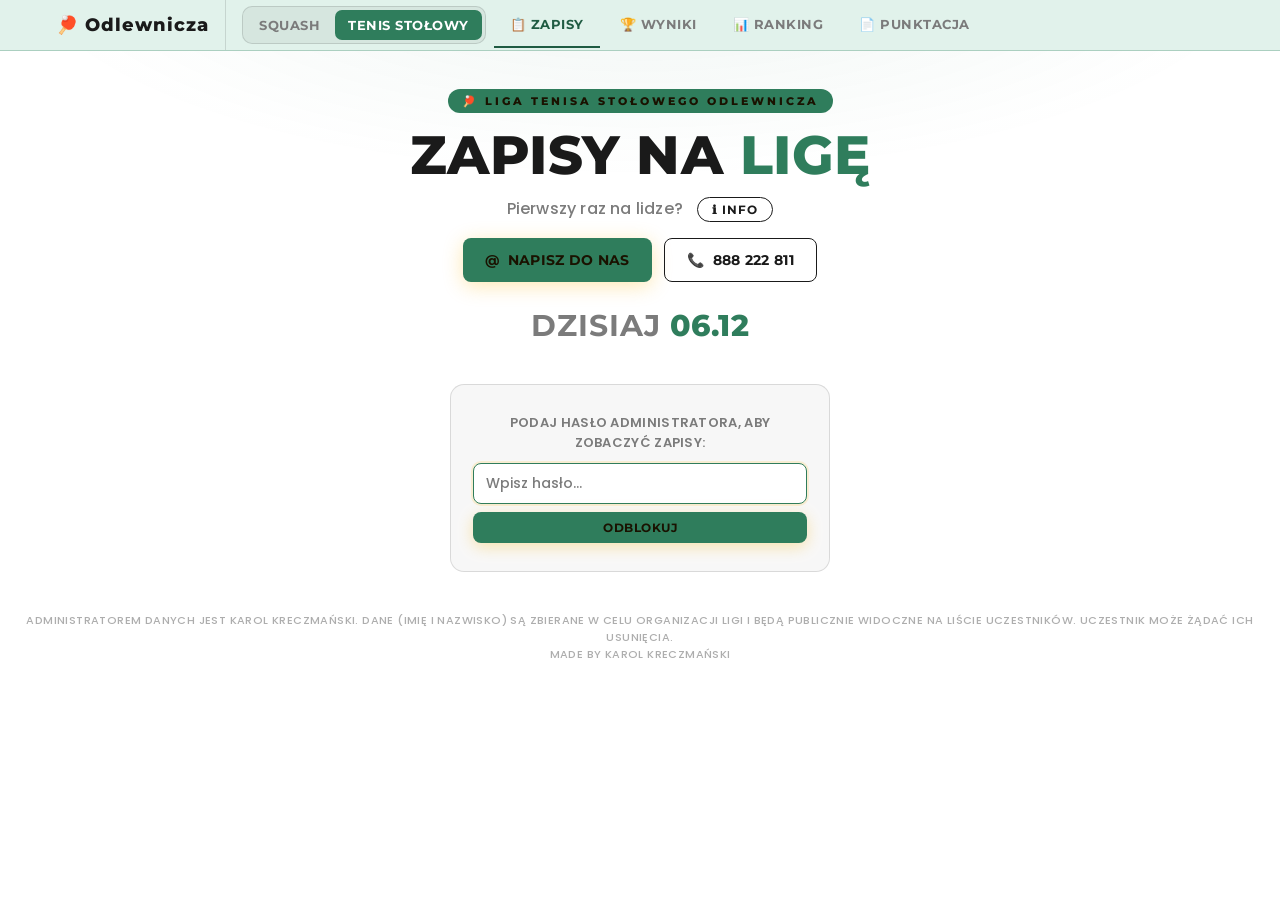
==== commit c9acbf14: "Add files via upload" ====
--- a/index-tenis.html
+++ b/index-tenis.html
@@ -880,6 +880,7 @@
     <a class="nav-link active" data-sec="index"   href="index-tenis.html">📋 Zapisy</a>
     <a class="nav-link"        data-sec="wyniki"  href="wyniki-tenis.html">🏆 Wyniki</a>
     <a class="nav-link"        data-sec="ranking" href="ranking-tenis.html">📊 Ranking</a>
+    <a class="nav-link"        data-sec="punktacja" href="punktacja-tenis.html">📄 Punktacja</a>
     <div class="disc-switch">
       <span class="disc-tile"></span>
       <button type="button" class="disc-opt" data-disc="squash">SQUASH</button>
@@ -899,8 +900,8 @@
   var PAGE_DISC = window.__PAGE_DISC;   // "squash" | "tenis"
   var PAGE_SEC  = window.__PAGE_SEC;    // "index" | "wyniki" | "ranking"
   var MAP = {
-    squash: { index: "index.html",       wyniki: "wyniki.html",       ranking: "ranking.html" },
-    tenis:  { index: "index-tenis.html", wyniki: "wyniki-tenis.html", ranking: "ranking-tenis.html" }
+    squash: { index: "index.html",       wyniki: "wyniki.html",       ranking: "ranking.html",       punktacja: "punktacja.html" },
+    tenis:  { index: "index-tenis.html", wyniki: "wyniki-tenis.html", ranking: "ranking-tenis.html", punktacja: "punktacja-tenis.html" }
   };
 
   // Zapamiętany wybór dyscypliny — jeśli inny niż ta strona, przejdź na właściwy wariant.
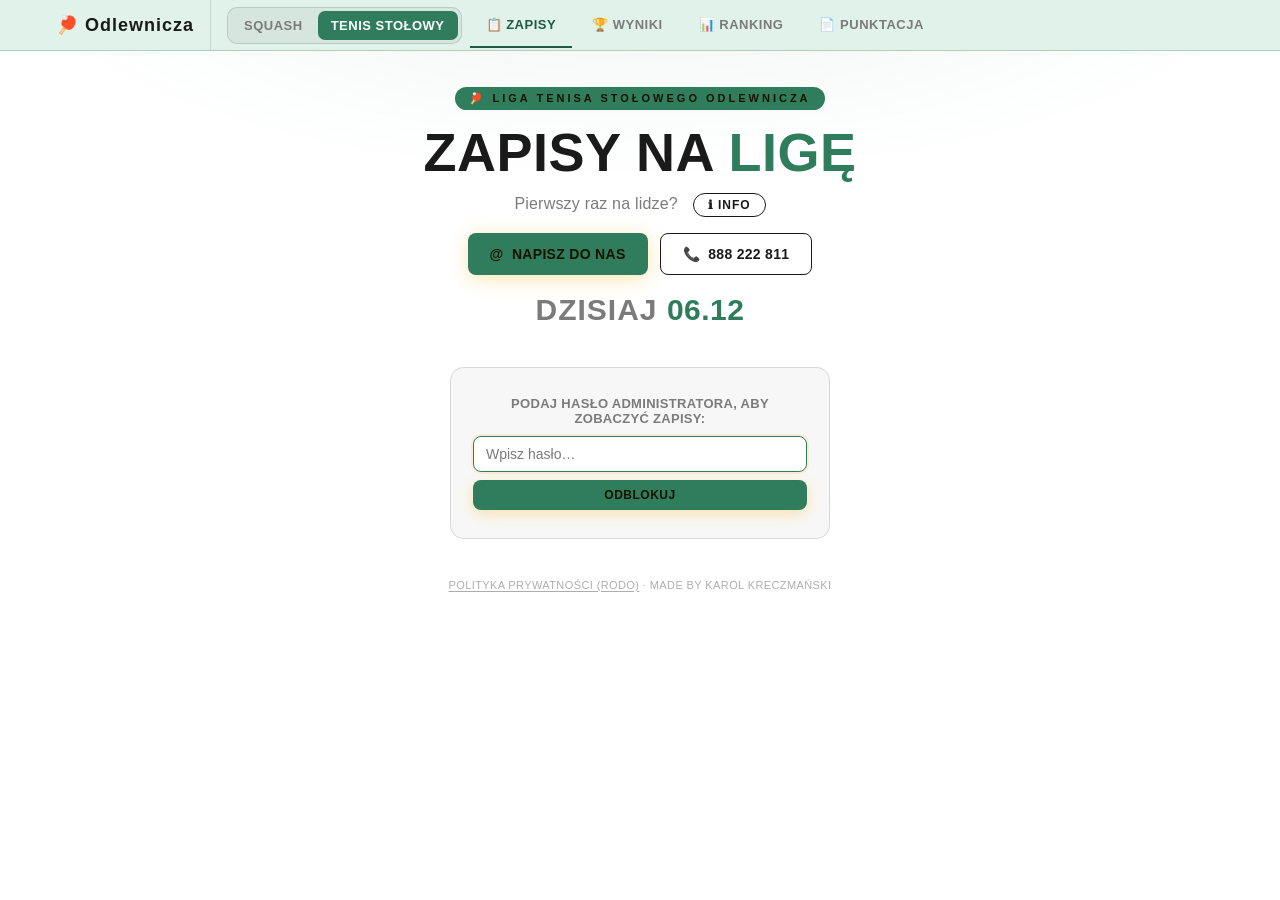
==== commit f3043f7d: "Add files via upload" ====
--- a/index-tenis.html
+++ b/index-tenis.html
@@ -3,9 +3,9 @@
 <head>
 <meta charset="UTF-8" />
 <meta name="viewport" content="width=device-width, initial-scale=1.0" />
+<meta name="robots" content="noindex, nofollow" />
 <title>Liga Tenisa Stołowego — Zapisy</title>
-<link rel="preconnect" href="https://fonts.googleapis.com">
-<link href="https://fonts.googleapis.com/css2?family=Montserrat:wght@600;700;800;900&family=Poppins:wght@300;400;500;600;700&display=swap" rel="stylesheet" />
+<link href="pliki/fonts/fonts.css" rel="stylesheet" />
 <style>
   *, *::before, *::after { box-sizing: border-box; margin: 0; padding: 0; }
 
@@ -868,6 +868,8 @@
     cursor: pointer;
     font-weight: 600;
   }
+  footer a.privacy-link { color: inherit; text-decoration: underline; text-underline-offset: 2px; }
+  footer a.privacy-link:hover { color: var(--accent-dk); }
 </style>
 </head>
 <body>
@@ -984,7 +986,7 @@
   <div class="section-heading gated">Tenis stołowy</div>
   <div class="grid grid-tenis gated" id="gridTenis"></div>
 
-  <footer>Administratorem danych jest Karol Kreczmański. Dane (imię i nazwisko) są zbierane w celu organizacji ligi i będą publicznie widoczne na liście uczestników. Uczestnik może żądać ich usunięcia. <br> Made by Karol Kreczmański</footer>
+  <footer><a class="privacy-link" href="polityka-prywatnosci.html">Polityka prywatności (RODO)</a> · Made by Karol Kreczmański</footer>
 </div>
 
 <script>
@@ -1002,6 +1004,15 @@
     dow:    3,
     panelUrl: "https://script.google.com/macros/s/AKfycbwCGx8QaRz0gAs0ps4gj-d_6vwyxMplll_P4r0yzgf8TWPf-NxeErOnMGg8aIX3qRf67A/exec?liga=pingpong",
   },
+  {
+    key:    "sob_tenis",
+    label:  "Sobota · TURNIEJ",
+    sub:    "",
+    level:  "Zapisy otwarte",
+    color:  "#fab400",
+    group:  "tenis",
+    dow:    6,
+  },
 ];
 
 const REZERWA_MARKER = "REZERWA";
@@ -1047,6 +1058,7 @@
   passErr:       false,
   adminPassword: "",
   viewUnlocked:  false,
+  viewPassword:  "",
   gateInput:     "",
   gateErr:       false,
   addListConfirm: null,
@@ -1151,25 +1163,36 @@
 
 const GATE_STORAGE_KEY = "wpc_view_password";
 
+let unlockInFlight = false;
 async function tryUnlock() {
-  const res = await api({ action: "checkPassword", password: state.gateInput });
+  // Hasło zapamiętujemy PRZED await — równoległe wywołanie (auto-odblokowanie + Enter/podwójny klik)
+  // czytało wyczyszczone pole i nadpisywało viewPassword pustym tekstem → "Brak uprawnień".
+  if (unlockInFlight || state.viewUnlocked) return;
+  const pw = state.gateInput;
+  if (!pw) { state.gateErr = true; render(); return; }
+  unlockInFlight = true;
+  let res;
+  try { res = await api({ action: "checkPassword", password: pw }); }
+  catch (e) { res = { ok: false, netErr: true }; }
+  finally { unlockInFlight = false; }
   if (res.ok) {
     state.viewUnlocked = true;
-    try { localStorage.setItem(GATE_STORAGE_KEY, state.gateInput); } catch(e) {}
+    state.viewPassword = pw;
+    try { localStorage.setItem(GATE_STORAGE_KEY, pw); } catch(e) {}
     state.gateInput = ""; state.gateErr = false;
     render();
     Promise.all(SECTIONS.map(loadSection));
     loadAllowedPlayers();
   } else {
     state.gateErr = true;
-    try { localStorage.removeItem(GATE_STORAGE_KEY); } catch(e) {}
+    if (!res.netErr) { try { localStorage.removeItem(GATE_STORAGE_KEY); } catch(e) {} }
     render();
   }
 }
 
 async function loadAllowedPlayers() {
   try {
-    const res = await api({ action: "getAllowedPlayers" });
+    const res = await api({ action: "getAllowedPlayers", password: state.viewPassword });
     if (res.ok) state.allowedPlayers = res.players || [];
   } catch (e) {}
 }
@@ -1244,8 +1267,8 @@
   const saving = state.addListSaving;
   overlay.innerHTML = `
     <div class="modal" style="max-width:400px;text-align:center;">
-      <h2>Potwierdź dane</h2>
-      <p style="margin-bottom:14px;">Podaj dane, aby dodać się do listy graczy:</p>
+      <h2>Nowy gracz – potwierdź dane</h2>
+      <p style="margin-bottom:14px;">Podaj dane, aby dodać gracza do listy:</p>
       <div style="text-align:left;margin-bottom:12px;">
         <label style="display:block;font-size:12px;font-weight:700;color:var(--muted);margin-bottom:4px;text-transform:uppercase;letter-spacing:0.5px;">Nazwisko i Imię</label>
         <input class="field" id="addListName" type="text" value="${esc(state.addListConfirm.name)}" ${saving?"disabled":""} />
@@ -1255,10 +1278,11 @@
         <input class="field" id="addListPhone" type="tel" placeholder="np. 888 222 811" value="${esc(state.addListConfirm.phone || "")}" ${saving?"disabled":""} />
       </div>
       <p class="err-msg" id="addListErr" style="display:none;text-align:left;margin-bottom:8px;"></p>
-      <p style="font-size:13px;color:var(--muted);margin:10px 0 18px;">Sprawdź, czy dane są poprawne (Nazwisko Imię), zanim potwierdzisz.</p>
+      <p style="font-size:13px;color:var(--muted);margin:10px 0 12px;">Sprawdź, czy dane są poprawne (Nazwisko Imię), zanim potwierdzisz.</p>
+      <p style="font-size:12px;line-height:1.5;color:var(--muted);text-align:left;margin:0 0 18px;padding:9px 11px;border-radius:8px;background:rgba(0,0,0,0.04);">ⓘ Poinformuj gracza, że jego nazwisko i wyniki będą publikowane na stronie ligi, a telefon służy tylko do kontaktu w sprawach ligi (szczegóły na kartce / kod QR przy recepcji, <a href="polityka-prywatnosci.html" target="_blank" rel="noopener" style="color:inherit;text-decoration:underline;">polityka prywatności</a>).</p>
       <div style="display:flex;gap:10px;justify-content:center;">
         <button class="btn btn-dark" id="addListCancel" ${saving?"disabled":""}>Anuluj</button>
-        <button class="btn btn-yellow" id="addListOk" ${saving?"disabled":""}>${saving ? '<span class="spinner"></span>' : "Tak, dodaj mnie"}</button>
+        <button class="btn btn-yellow" id="addListOk" ${saving?"disabled":""}>${saving ? '<span class="spinner"></span>' : "Tak, dodaj gracza"}</button>
       </div>
     </div>`;
   document.body.appendChild(overlay);
@@ -1293,7 +1317,7 @@
   state.addListConfirm.phone = phone;
   state.addListSaving = true; render();
   try {
-    const res = await api({ action: "addToAllowedList", name, phone });
+    const res = await api({ action: "addToAllowedList", name, phone, password: state.viewPassword });
     if (res.ok) {
       state.addListConfirm = null;
       state.addListSaving  = false;
@@ -1463,7 +1487,7 @@
         lastPhoneLookup = digits;
         const core = digits.slice(-9);
         try {
-          const res = await api({ action: "lookupPhone", phone: core });
+          const res = await api({ action: "lookupPhone", phone: core, password: state.viewPassword });
           if (res.ok && (state.inputs[sec.key] || "").replace(/\D/g, "") === digits) {
             inp.value = res.name;
             state.inputs[sec.key] = res.name;
@@ -1573,9 +1597,10 @@
 window.addEventListener("resize", hideSuggestions);
 
 async function tryLogin() {
-  const res = await api({ action:"checkPassword", password:state.passInput });
+  const pw = state.passInput;
+  const res = await api({ action:"checkPassword", password:pw });
   if (res.ok) {
-    state.adminMode=true; state.adminPassword=state.passInput;
+    state.adminMode=true; state.adminPassword=pw;
     state.showLogin=false; state.passInput=""; state.passErr=false;
   } else { state.passErr=true; }
   render();
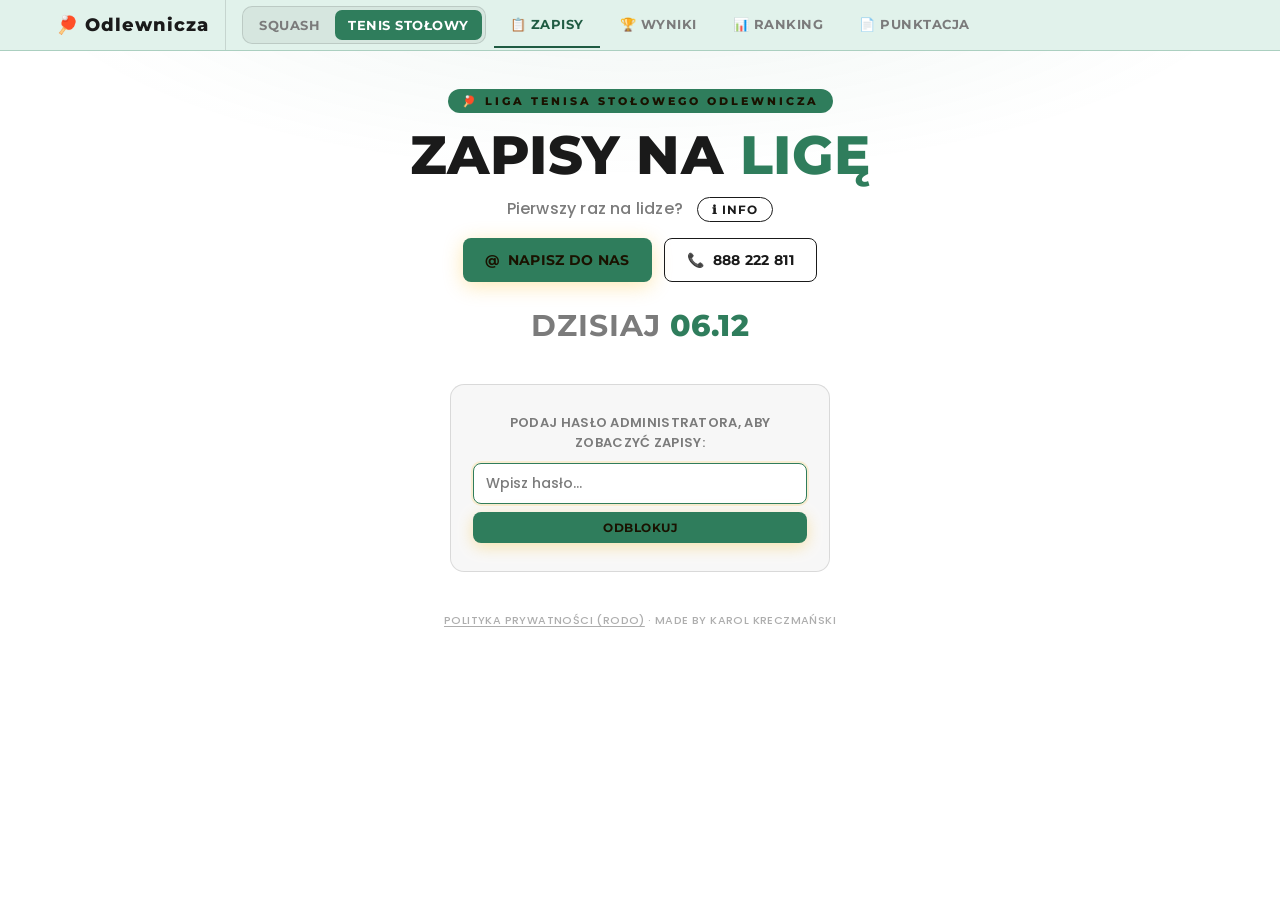
==== commit a5cc1903: "Add files via upload" ====
--- a/index-tenis.html
+++ b/index-tenis.html
@@ -1072,7 +1072,8 @@
     const cbName = "jsonp_" + Math.random().toString(36).slice(2);
     let script;
     const timeout = setTimeout(() => {
-      delete window[cbName]; if (script) script.remove();
+      // Spóźniona odpowiedź może jeszcze przyjść — zostawiamy pustą funkcję.
+      window[cbName] = () => { delete window[cbName]; }; if (script) script.remove();
       reject(new Error("timeout"));
     }, 10000);
     window[cbName] = (data) => {
--- a/pliki/fonts/fonts.css
+++ b/pliki/fonts/fonts.css
@@ -0,0 +1,163 @@
+/* Czcionki hostowane lokalnie (bez połączeń z Google Fonts) — Montserrat, Poppins: SIL Open Font License */
+/* Montserrat — latin-ext */
+@font-face {
+  font-family: 'Montserrat';
+  font-style: normal;
+  font-weight: 600;
+  font-display: swap;
+  src: url(montserrat-latin-ext-0.woff2) format('woff2');
+  unicode-range: U+0100-02BA, U+02BD-02C5, U+02C7-02CC, U+02CE-02D7, U+02DD-02FF, U+0304, U+0308, U+0329, U+1D00-1DBF, U+1E00-1E9F, U+1EF2-1EFF, U+2020, U+20A0-20AB, U+20AD-20C0, U+2113, U+2C60-2C7F, U+A720-A7FF;
+}
+/* Montserrat — latin */
+@font-face {
+  font-family: 'Montserrat';
+  font-style: normal;
+  font-weight: 600;
+  font-display: swap;
+  src: url(montserrat-latin-1.woff2) format('woff2');
+  unicode-range: U+0000-00FF, U+0131, U+0152-0153, U+02BB-02BC, U+02C6, U+02DA, U+02DC, U+0304, U+0308, U+0329, U+2000-206F, U+20AC, U+2122, U+2191, U+2193, U+2212, U+2215, U+FEFF, U+FFFD;
+}
+/* Montserrat — latin-ext */
+@font-face {
+  font-family: 'Montserrat';
+  font-style: normal;
+  font-weight: 700;
+  font-display: swap;
+  src: url(montserrat-latin-ext-0.woff2) format('woff2');
+  unicode-range: U+0100-02BA, U+02BD-02C5, U+02C7-02CC, U+02CE-02D7, U+02DD-02FF, U+0304, U+0308, U+0329, U+1D00-1DBF, U+1E00-1E9F, U+1EF2-1EFF, U+2020, U+20A0-20AB, U+20AD-20C0, U+2113, U+2C60-2C7F, U+A720-A7FF;
+}
+/* Montserrat — latin */
+@font-face {
+  font-family: 'Montserrat';
+  font-style: normal;
+  font-weight: 700;
+  font-display: swap;
+  src: url(montserrat-latin-1.woff2) format('woff2');
+  unicode-range: U+0000-00FF, U+0131, U+0152-0153, U+02BB-02BC, U+02C6, U+02DA, U+02DC, U+0304, U+0308, U+0329, U+2000-206F, U+20AC, U+2122, U+2191, U+2193, U+2212, U+2215, U+FEFF, U+FFFD;
+}
+/* Montserrat — latin-ext */
+@font-face {
+  font-family: 'Montserrat';
+  font-style: normal;
+  font-weight: 800;
+  font-display: swap;
+  src: url(montserrat-latin-ext-0.woff2) format('woff2');
+  unicode-range: U+0100-02BA, U+02BD-02C5, U+02C7-02CC, U+02CE-02D7, U+02DD-02FF, U+0304, U+0308, U+0329, U+1D00-1DBF, U+1E00-1E9F, U+1EF2-1EFF, U+2020, U+20A0-20AB, U+20AD-20C0, U+2113, U+2C60-2C7F, U+A720-A7FF;
+}
+/* Montserrat — latin */
+@font-face {
+  font-family: 'Montserrat';
+  font-style: normal;
+  font-weight: 800;
+  font-display: swap;
+  src: url(montserrat-latin-1.woff2) format('woff2');
+  unicode-range: U+0000-00FF, U+0131, U+0152-0153, U+02BB-02BC, U+02C6, U+02DA, U+02DC, U+0304, U+0308, U+0329, U+2000-206F, U+20AC, U+2122, U+2191, U+2193, U+2212, U+2215, U+FEFF, U+FFFD;
+}
+/* Montserrat — latin-ext */
+@font-face {
+  font-family: 'Montserrat';
+  font-style: normal;
+  font-weight: 900;
+  font-display: swap;
+  src: url(montserrat-latin-ext-0.woff2) format('woff2');
+  unicode-range: U+0100-02BA, U+02BD-02C5, U+02C7-02CC, U+02CE-02D7, U+02DD-02FF, U+0304, U+0308, U+0329, U+1D00-1DBF, U+1E00-1E9F, U+1EF2-1EFF, U+2020, U+20A0-20AB, U+20AD-20C0, U+2113, U+2C60-2C7F, U+A720-A7FF;
+}
+/* Montserrat — latin */
+@font-face {
+  font-family: 'Montserrat';
+  font-style: normal;
+  font-weight: 900;
+  font-display: swap;
+  src: url(montserrat-latin-1.woff2) format('woff2');
+  unicode-range: U+0000-00FF, U+0131, U+0152-0153, U+02BB-02BC, U+02C6, U+02DA, U+02DC, U+0304, U+0308, U+0329, U+2000-206F, U+20AC, U+2122, U+2191, U+2193, U+2212, U+2215, U+FEFF, U+FFFD;
+}
+/* Poppins — latin-ext */
+@font-face {
+  font-family: 'Poppins';
+  font-style: normal;
+  font-weight: 300;
+  font-display: swap;
+  src: url(poppins-latin-ext-2.woff2) format('woff2');
+  unicode-range: U+0100-02BA, U+02BD-02C5, U+02C7-02CC, U+02CE-02D7, U+02DD-02FF, U+0304, U+0308, U+0329, U+1D00-1DBF, U+1E00-1E9F, U+1EF2-1EFF, U+2020, U+20A0-20AB, U+20AD-20C0, U+2113, U+2C60-2C7F, U+A720-A7FF;
+}
+/* Poppins — latin */
+@font-face {
+  font-family: 'Poppins';
+  font-style: normal;
+  font-weight: 300;
+  font-display: swap;
+  src: url(poppins-latin-3.woff2) format('woff2');
+  unicode-range: U+0000-00FF, U+0131, U+0152-0153, U+02BB-02BC, U+02C6, U+02DA, U+02DC, U+0304, U+0308, U+0329, U+2000-206F, U+20AC, U+2122, U+2191, U+2193, U+2212, U+2215, U+FEFF, U+FFFD;
+}
+/* Poppins — latin-ext */
+@font-face {
+  font-family: 'Poppins';
+  font-style: normal;
+  font-weight: 400;
+  font-display: swap;
+  src: url(poppins-latin-ext-4.woff2) format('woff2');
+  unicode-range: U+0100-02BA, U+02BD-02C5, U+02C7-02CC, U+02CE-02D7, U+02DD-02FF, U+0304, U+0308, U+0329, U+1D00-1DBF, U+1E00-1E9F, U+1EF2-1EFF, U+2020, U+20A0-20AB, U+20AD-20C0, U+2113, U+2C60-2C7F, U+A720-A7FF;
+}
+/* Poppins — latin */
+@font-face {
+  font-family: 'Poppins';
+  font-style: normal;
+  font-weight: 400;
+  font-display: swap;
+  src: url(poppins-latin-5.woff2) format('woff2');
+  unicode-range: U+0000-00FF, U+0131, U+0152-0153, U+02BB-02BC, U+02C6, U+02DA, U+02DC, U+0304, U+0308, U+0329, U+2000-206F, U+20AC, U+2122, U+2191, U+2193, U+2212, U+2215, U+FEFF, U+FFFD;
+}
+/* Poppins — latin-ext */
+@font-face {
+  font-family: 'Poppins';
+  font-style: normal;
+  font-weight: 500;
+  font-display: swap;
+  src: url(poppins-latin-ext-6.woff2) format('woff2');
+  unicode-range: U+0100-02BA, U+02BD-02C5, U+02C7-02CC, U+02CE-02D7, U+02DD-02FF, U+0304, U+0308, U+0329, U+1D00-1DBF, U+1E00-1E9F, U+1EF2-1EFF, U+2020, U+20A0-20AB, U+20AD-20C0, U+2113, U+2C60-2C7F, U+A720-A7FF;
+}
+/* Poppins — latin */
+@font-face {
+  font-family: 'Poppins';
+  font-style: normal;
+  font-weight: 500;
+  font-display: swap;
+  src: url(poppins-latin-7.woff2) format('woff2');
+  unicode-range: U+0000-00FF, U+0131, U+0152-0153, U+02BB-02BC, U+02C6, U+02DA, U+02DC, U+0304, U+0308, U+0329, U+2000-206F, U+20AC, U+2122, U+2191, U+2193, U+2212, U+2215, U+FEFF, U+FFFD;
+}
+/* Poppins — latin-ext */
+@font-face {
+  font-family: 'Poppins';
+  font-style: normal;
+  font-weight: 600;
+  font-display: swap;
+  src: url(poppins-latin-ext-8.woff2) format('woff2');
+  unicode-range: U+0100-02BA, U+02BD-02C5, U+02C7-02CC, U+02CE-02D7, U+02DD-02FF, U+0304, U+0308, U+0329, U+1D00-1DBF, U+1E00-1E9F, U+1EF2-1EFF, U+2020, U+20A0-20AB, U+20AD-20C0, U+2113, U+2C60-2C7F, U+A720-A7FF;
+}
+/* Poppins — latin */
+@font-face {
+  font-family: 'Poppins';
+  font-style: normal;
+  font-weight: 600;
+  font-display: swap;
+  src: url(poppins-latin-9.woff2) format('woff2');
+  unicode-range: U+0000-00FF, U+0131, U+0152-0153, U+02BB-02BC, U+02C6, U+02DA, U+02DC, U+0304, U+0308, U+0329, U+2000-206F, U+20AC, U+2122, U+2191, U+2193, U+2212, U+2215, U+FEFF, U+FFFD;
+}
+/* Poppins — latin-ext */
+@font-face {
+  font-family: 'Poppins';
+  font-style: normal;
+  font-weight: 700;
+  font-display: swap;
+  src: url(poppins-latin-ext-10.woff2) format('woff2');
+  unicode-range: U+0100-02BA, U+02BD-02C5, U+02C7-02CC, U+02CE-02D7, U+02DD-02FF, U+0304, U+0308, U+0329, U+1D00-1DBF, U+1E00-1E9F, U+1EF2-1EFF, U+2020, U+20A0-20AB, U+20AD-20C0, U+2113, U+2C60-2C7F, U+A720-A7FF;
+}
+/* Poppins — latin */
+@font-face {
+  font-family: 'Poppins';
+  font-style: normal;
+  font-weight: 700;
+  font-display: swap;
+  src: url(poppins-latin-11.woff2) format('woff2');
+  unicode-range: U+0000-00FF, U+0131, U+0152-0153, U+02BB-02BC, U+02C6, U+02DA, U+02DC, U+0304, U+0308, U+0329, U+2000-206F, U+20AC, U+2122, U+2191, U+2193, U+2212, U+2215, U+FEFF, U+FFFD;
+}
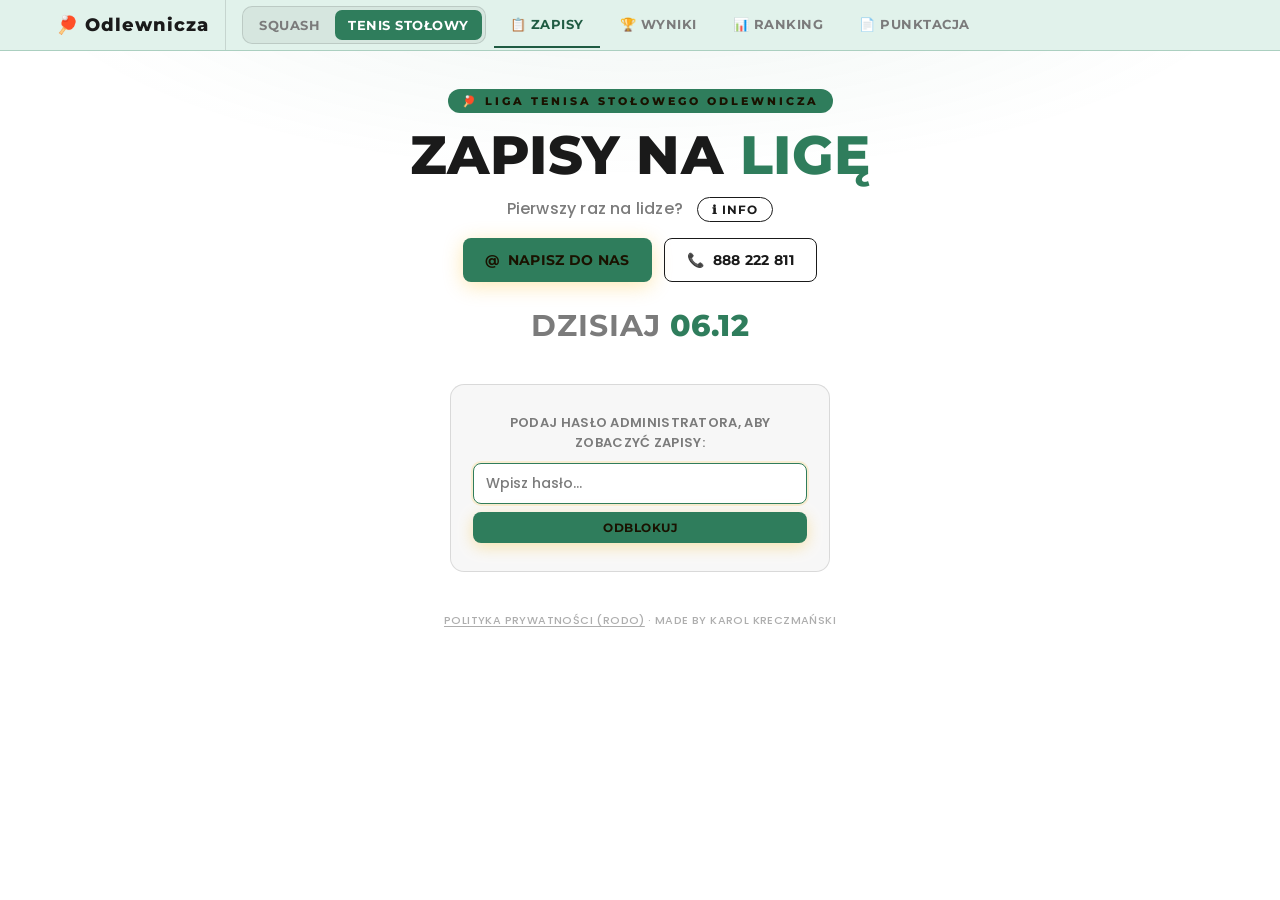
==== commit e1162097: "Add files via upload" ====
--- a/index-tenis.html
+++ b/index-tenis.html
@@ -1006,7 +1006,7 @@
   },
   {
     key:    "sob_tenis",
-    label:  "Sobota · TURNIEJ",
+    label:  "WYDARZENIE SPECJALNE",
     sub:    "",
     level:  "Zapisy otwarte",
     color:  "#fab400",
